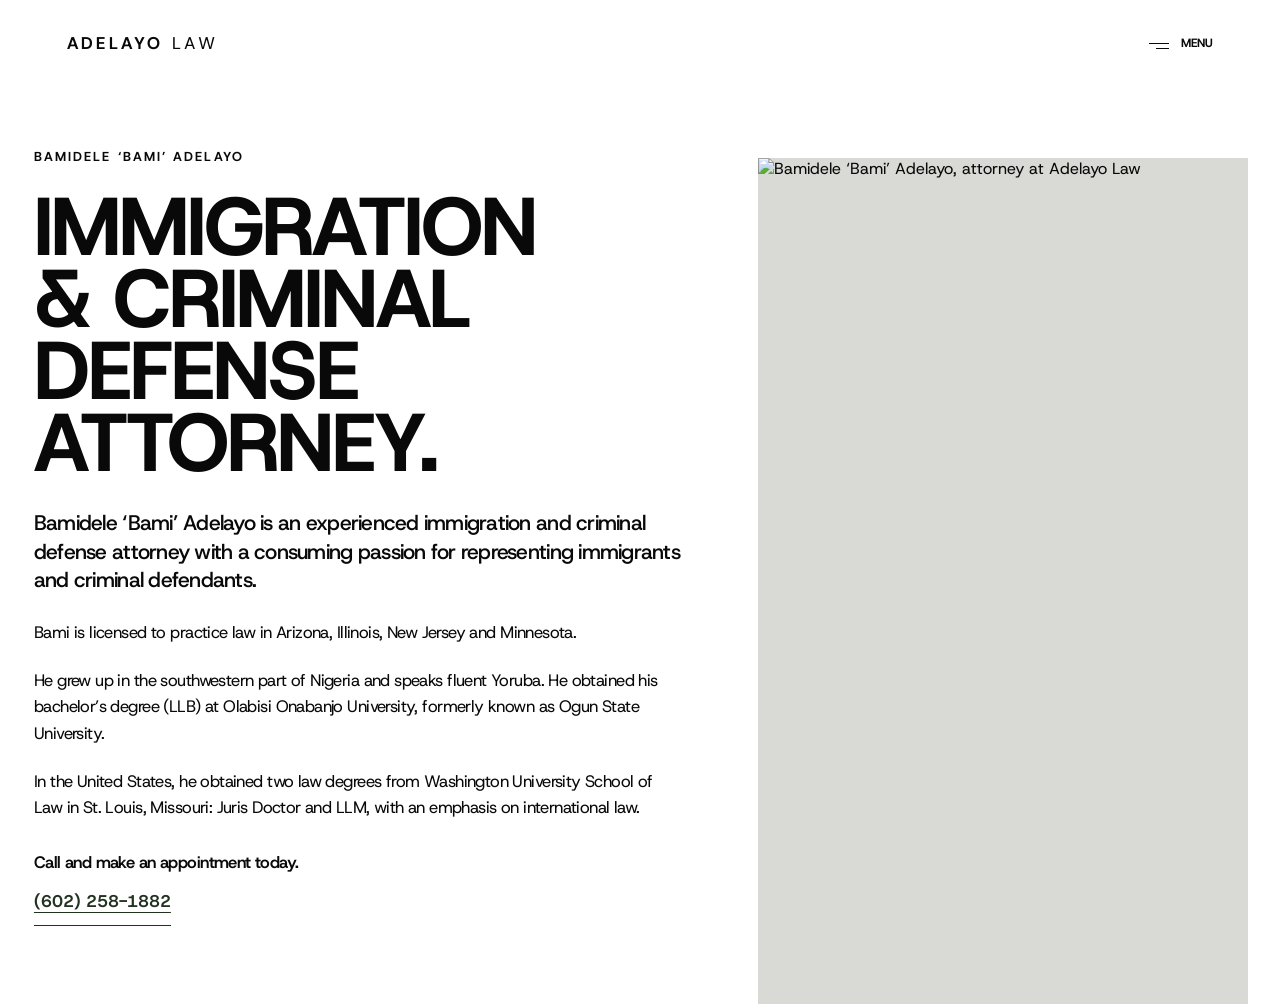
==== about.html @ 2dcfed08 "Add files via upload" ====
<!doctype html>
<html lang="en">
<head>
  <meta charset="utf-8">
  <meta name="viewport" content="width=device-width, initial-scale=1, viewport-fit=cover">
  <meta name="theme-color" content="#ffffff">
  <meta name="description" content="Meet the attorney behind Adelayo Law and learn about the firm's approach to legal representation.">
  <title>About — Adelayo Law</title>
  <link rel="preconnect" href="https://fonts.googleapis.com">
  <link rel="preconnect" href="https://fonts.gstatic.com" crossorigin>
  <link rel="preload" href="https://fonts.googleapis.com/css2?family=Host+Grotesk:wght@400;500;600;700;800&display=swap" as="style">
  <link href="https://fonts.googleapis.com/css2?family=Host+Grotesk:wght@400;500;600;700;800&display=swap" rel="stylesheet">
  <link rel="stylesheet" href="styles.css">
  <script src="script.js" defer></script>
</head>
<body class="about-page">
  <div class="site-shell">
    <a class="skip-link" href="#main-content">Skip to content</a>
    <header class="site-header" id="top">
      <a class="wordmark" href="index.html" aria-label="Adelayo Law home">ADELAYO <span>LAW</span></a>
      <button class="menu-toggle" aria-expanded="false" aria-controls="site-menu" aria-label="Open navigation">
        <span></span><span></span><b>MENU</b>
      </button>
    </header>

    <nav class="site-menu" id="site-menu" aria-hidden="true" inert>
      <div class="menu-top"><a class="wordmark" href="index.html">ADELAYO <span>LAW</span></a><button class="menu-close" aria-label="Close navigation">CLOSE ×</button></div>
      <div class="menu-links">
        <a href="index.html">Home</a>
        <a href="about.html" aria-current="page">About</a>
        <a href="index.html#practice">Practice areas</a>
      </div>
    </nav>

    <main id="main-content">
      <section class="attorney-intro" aria-labelledby="attorney-heading">
        <div class="attorney-copy" data-reveal>
          <p class="attorney-kicker">BAMIDELE ‘BAMI’ ADELAYO</p>
          <h1 id="attorney-heading">IMMIGRATION &amp; CRIMINAL DEFENSE ATTORNEY.</h1>
          <div class="attorney-body">
            <p class="attorney-lead">Bamidele ‘Bami’ Adelayo is an experienced immigration and criminal defense attorney with a consuming passion for representing immigrants and criminal defendants.</p>
            <p>Bami is licensed to practice law in Arizona, Illinois, New Jersey and Minnesota.</p>
            <p>He grew up in the southwestern part of Nigeria and speaks fluent Yoruba. He obtained his bachelor’s degree (LLB) at Olabisi Onabanjo University, formerly known as Ogun State University.</p>
            <p>In the United States, he obtained two law degrees from Washington University School of Law in St. Louis, Missouri: Juris Doctor and LLM, with an emphasis on international law.</p>
            <p class="attorney-appointment">Call and make an appointment today.</p>
            <a class="attorney-contact" href="tel:+16022581882"> (602) 258-1882</a>
          </div>
        </div>
        <figure class="attorney-portrait" data-reveal>
          <img src="assets/adelayo-attorney.webp" width="1365" height="2048" alt="Bamidele ‘Bami’ Adelayo, attorney at Adelayo Law" fetchpriority="high">
        </figure>
      </section>
    </main>
  </div>
</body>
</html>
---- styles.css ----
:root {
  --green: #223221;
  --red: #B70D0D;
  --yellow: #D6B316;
  --black: #000000;
  --paper: #f1f0eb;
  --ink: #11130f;
  --font: 'Host Grotesk', sans-serif;
}

* { box-sizing: border-box; }
html { scroll-behavior: smooth; }
body {
  margin: 0;
  background: var(--black);
  color: #fff;
  font-family: var(--font);
  -webkit-font-smoothing: antialiased;
}
a { color: inherit; text-decoration: none; }
button { font: inherit; }
.site-shell { overflow: clip; }

.site-header {
  position: absolute;
  z-index: 10;
  top: 0;
  left: 0;
  width: 100%;
  height: 86px;
  padding: 0 5.2vw;
  display: flex;
  align-items: center;
  justify-content: space-between;
  border-bottom: 1px solid #ffffff26;
}
.wordmark {
  font-size: 17px;
  font-weight: 700;
  letter-spacing: .2em;
  white-space: nowrap;
}
.wordmark span { font-weight: 400; }
.menu-toggle {
  display: flex;
  align-items: center;
  gap: 12px;
  border: 0;
  padding: 12px 0 12px 12px;
  background: none;
  color: #fff;
  cursor: pointer;
  font-size: 12px;
}
.menu-toggle span {
  display: block;
  width: 20px;
  height: 1px;
  background: currentColor;
}
.menu-toggle span:nth-child(2) {
  width: 13px;
  margin-left: -25px;
  transform: translateY(5px);
}

.hero {
  position: relative;
  display: flex;
  align-items: center;
  min-height: 680px;
  height: 100svh;
  background: #111;
}
.hero-video, .hero-tint, .hero-grain {
  position: absolute;
  inset: 0;
  width: 100%;
  height: 100%;
}
.hero-video {
  object-fit: cover;
  object-position: center 37%;
  filter: saturate(.72) contrast(1.08);
}
.hero-tint {
  background:
    linear-gradient(90deg, rgba(8,14,9,.88) 0%, rgba(17,28,17,.70) 42%, rgba(8,10,8,.42) 100%),
    linear-gradient(0deg, rgba(0,0,0,.45), transparent 42%);
}
.hero-grain {
  pointer-events: none;
  opacity: .1;
  background-image: url("data:image/svg+xml,%3Csvg viewBox='0 0 180 180' xmlns='http://www.w3.org/2000/svg'%3E%3Cfilter id='n'%3E%3CfeTurbulence type='fractalNoise' baseFrequency='.9' numOctaves='3' stitchTiles='stitch'/%3E%3C/filter%3E%3Crect width='100%25' height='100%25' filter='url(%23n)' opacity='.24'/%3E%3C/svg%3E");
}
.hero-content {
  position: relative;
  z-index: 2;
  width: 100%;
  padding: 100px 10.5vw 80px;
}
h1, h2, p { margin-top: 0; }
.hero h1 {
  max-width: 1050px;
  margin: 0;
  font-size: clamp(64px, 10.3vw, 154px);
  font-weight: 500;
  line-height: .91;
  letter-spacing: -.085em;
}
.hero h1 em,
.intro-content h2 em,
.practice-heading h2 em {
  font-weight: 400;
  font-style: italic;
  letter-spacing: -.075em;
}
.hero-bottom {
  display: flex;
  align-items: flex-end;
  max-width: 760px;
  margin-top: 54px;
}
.hero-bottom p {
  margin: 0;
  color: #e1e4dc;
  font-size: 14px;
  line-height: 1.65;
}
.brand-stripes {
  position: absolute;
  z-index: 2;
  right: 5.2vw;
  bottom: 36px;
  display: flex;
  height: 28px;
  gap: 3px;
}
.brand-stripes i { display: block; width: 5px; }
.brand-stripes i:nth-child(1) { background: var(--green); }
.brand-stripes i:nth-child(2) { background: var(--red); }
.brand-stripes i:nth-child(3) { background: var(--yellow); }

/* Scroll-controlled three-stripe reveal */
.stripe-reveal {
  position: relative;
  height: 220vh;
  background: var(--paper);
  color: var(--ink);
}
.reveal-sticky {
  position: sticky;
  top: 0;
  display: flex;
  align-items: center;
  height: 100svh;
  min-height: 620px;
  overflow: hidden;
}
.intro-content {
  position: relative;
  z-index: 1;
  width: 100%;
  padding: 8vh 8.5vw 7vh;
}
.intro-grid {
  display: grid;
  grid-template-columns: 1.25fr .75fr;
  align-items: end;
  gap: 8vw;
  padding: 13vh 0 10vh;
}
.intro-content h2, .practice-heading h2 {
  margin: 0;
  font-size: clamp(48px, 7.3vw, 104px);
  font-weight: 500;
  line-height: .98;
  letter-spacing: -.075em;
}
.intro-content h2 em { color: var(--red); }
.intro-copy { max-width: 430px; padding-bottom: 8px; }
.intro-copy .lead {
  color: var(--green);
  font-size: clamp(22px, 2.3vw, 31px);
  line-height: 1.2;
}
.intro-copy p:not(.lead) {
  color: #5f655d;
  font-size: 14px;
  line-height: 1.9;
}
.text-link {
  display: inline-block;
  margin-top: 22px;
  padding-bottom: 5px;
  border-bottom: 1px solid currentColor;
  color: var(--green);
  font-size: 14px;
  font-weight: 500;
}
.stripe-curtain {
  position: absolute;
  z-index: 3;
  inset: 0;
  display: grid;
  grid-template-columns: repeat(3, 1fr);
  pointer-events: none;
}
.curtain-stripe {
  height: 100%;
  transform: scaleX(1);
  transform-origin: center;
  will-change: transform, translate;
}
.curtain-stripe.green { background: var(--green); }
.curtain-stripe.red { background: var(--red); }
.curtain-stripe.yellow { background: var(--yellow); }

.practice {
  min-height: 100vh;
  padding: 110px 8.5vw;
  background: #000;
  color: #fff;
}
.practice-heading {
  display: grid;
  grid-template-columns: 1.25fr .75fr;
  align-items: end;
  gap: 8vw;
  padding: 70px 0 75px;
}
.practice-heading h2 em { color: var(--yellow); }
.practice-heading > p {
  max-width: 360px;
  margin: 0 0 7px;
  color: #fff;
  font-size: 14px;
  line-height: 1.85;
}
.practice-list { border-top: 1px solid #ffffff45; }
.practice-item {
  display: flex;
  align-items: center;
  padding: 25px 0;
  border-bottom: 1px solid #ffffff45;
  transition: color .25s;
}
.practice-item:hover { color: var(--yellow); }
.practice-name {
  font-size: clamp(20px, 2.8vw, 36px);
  letter-spacing: -.045em;
}

.site-menu {
  position: fixed;
  z-index: 20;
  inset: 0;
  display: flex;
  flex-direction: column;
  padding: 35px 5.2vw 30px;
  background: var(--green);
  transform: translateY(-105%);
  transition: transform .65s cubic-bezier(.77,0,.18,1), visibility .65s;
  visibility: hidden;
}
.site-menu.is-open { transform: translateY(0); visibility: visible; }
.menu-top { display: flex; justify-content: space-between; align-items: center; }
.menu-close {
  border: 0;
  background: none;
  color: #fff;
  cursor: pointer;
  font-size: 13px;
}
.menu-links {
  display: flex;
  flex-direction: column;
  justify-content: center;
  flex: 1;
  padding-left: 10vw;
}
.menu-links a {
  font-size: clamp(42px, 7vw, 96px);
  letter-spacing: -.07em;
  line-height: 1.12;
  transition: color .2s;
}
.menu-links a:hover { color: var(--yellow); }

@media (max-width: 800px) {
  .site-header { height: 72px; padding: 0 6vw; }
  .hero { min-height: 700px; }
  .hero-video { object-position: 53% center; }
  .hero-tint {
    background:
      linear-gradient(90deg, rgba(8,14,9,.82), rgba(8,14,9,.43)),
      linear-gradient(0deg, rgba(0,0,0,.5), transparent 55%);
  }
  .hero-content { padding: 120px 7vw 100px; }
  .hero h1 { font-size: clamp(60px, 13vw, 100px); }
  .hero-bottom { margin-top: 42px; }
  .brand-stripes { right: 7vw; bottom: 28px; }
  .stripe-reveal { height: 190vh; }
  .reveal-sticky { min-height: 650px; }
  .intro-content { padding: 7vh 7vw; }
  .intro-grid { grid-template-columns: 1fr; gap: 35px; padding: 10vh 0 8vh; }
  .intro-content h2 { font-size: clamp(48px, 10vw, 78px); }
  .intro-copy { max-width: 520px; }
  .practice { padding: 85px 7vw; }
  .practice-heading { grid-template-columns: 1fr; gap: 25px; padding: 75px 0 55px; }
  .practice-heading h2 { font-size: clamp(52px, 10vw, 82px); }
  .practice-heading > p { max-width: 500px; }
}

@media (max-width: 480px) {
  .wordmark { font-size: 14px; }
  .hero { min-height: 680px; }
  .hero h1 { font-size: clamp(55px, 14vw, 72px); }
  .hero-bottom p { font-size: 12px; }
  .intro-content h2 { font-size: 47px; }
  .intro-copy .lead { font-size: 23px; }
  .intro-copy p:not(.lead) { font-size: 13px; }
  .practice-item { padding: 22px 0; }
  .practice-name { font-size: 21px; }
  .menu-links { padding-left: 0; }
  .menu-links a { font-size: 46px; }
}

@media (prefers-reduced-motion: reduce) {
  html { scroll-behavior: auto; }
  *, *::before, *::after { animation-duration: .01ms !important; transition-duration: .01ms !important; }
}


/* Consistent editorial heading tracking across the homepage */
.hero h1,
.hero h1 em,
.intro-content h2,
.intro-content h2 em,
.practice-heading h2,
.practice-heading h2 em,
.justice-panel h2,
.justice-panel p {
  letter-spacing: -2px;
}


/* About page — editorial attorney profile */
.about-page {
  background: #fff;
  color: #090909;
  color-scheme: light;
}
.about-page .site-header {
  position: absolute;
  border-bottom: 0;
  color: #090909;
}
.about-page .menu-toggle { color: #090909; }
.about-page .menu-toggle span { background: currentColor; }
.about-page .attorney-intro {
  min-height: 100svh;
  display: grid;
  grid-template-columns: minmax(0, 1.48fr) minmax(360px, 1fr);
  align-items: stretch;
  padding: 0 2.5vw 0 2.65vw;
  background: #fff;
}
.attorney-copy {
  align-self: center;
  max-width: 940px;
  padding: 150px 6vw 78px 0;
}
.attorney-kicker {
  margin: 0 0 28px;
  font-size: 13px;
  line-height: 1;
  font-weight: 700;
  letter-spacing: .16em;
}
.attorney-copy h1 {
  max-width: 900px;
  margin: 0 0 30px;
  font-size: clamp(52px, 6.4vw, 112px);
  font-weight: 800;
  line-height: .88;
  letter-spacing: -2px;
  text-wrap: balance;
}
.attorney-body { max-width: 820px; }
.attorney-body p {
  margin: 0 0 22px;
  font-size: clamp(16px, 1.3vw, 21px);
  line-height: 1.58;
  letter-spacing: -.035em;
}
.attorney-body .attorney-lead {
  margin-bottom: 24px;
  font-size: clamp(20px, 1.65vw, 27px);
  line-height: 1.35;
  font-weight: 500;
}
.attorney-contact {
  display: inline-block;
  min-height: 44px;
  margin-top: 3px;
  padding: 8px 0 5px;
  border-bottom: 1px solid currentColor;
  font-size: 17px;
  font-weight: 500;
}
.attorney-contact:hover { color: var(--red); }
.attorney-portrait {
  position: relative;
  min-width: 0;
  height: min(94svh, 980px);
  align-self: end;
  margin: 0;
  overflow: hidden;
  background: #d9d9d6;
}
.attorney-portrait img {
  display: block;
  width: 100%;
  height: 100%;
  object-fit: cover;
  object-position: center 44%;
}
.about-page .site-menu { color: #fff; }
.about-page :focus-visible {
  outline: 2px solid var(--red);
  outline-offset: 5px;
}

@media (max-width: 900px) {
  .about-page .attorney-intro {
    grid-template-columns: minmax(0, 1.1fr) minmax(300px, .9fr);
    padding-left: 5vw;
    padding-right: 3vw;
  }
  .attorney-copy { padding-right: 4vw; }
  .attorney-copy h1 { font-size: clamp(48px, 7vw, 76px); }
  .attorney-portrait { height: 82svh; }
}
@media (max-width: 680px) {
  .about-page .site-header { padding: 0 6vw; }
  .about-page .attorney-intro {
    display: flex;
    flex-direction: column;
    padding: 0 6vw 7vw;
  }
  .attorney-copy {
    order: 1;
    padding: 124px 0 48px;
  }
  .attorney-copy h1 {
    margin-bottom: 25px;
    font-size: clamp(44px, 12vw, 68px);
    line-height: .9;
  }
  .attorney-kicker { margin-bottom: 22px; }
  .attorney-body p { font-size: 16px; line-height: 1.55; }
  .attorney-body .attorney-lead { font-size: 21px; }
  .attorney-portrait {
    order: 2;
    width: 100%;
    height: auto;
    aspect-ratio: 4 / 5;
    align-self: auto;
  }
  .attorney-portrait img { object-position: center 38%; }
}
@media (prefers-reduced-motion: reduce) {
  .attorney-contact { transition: none; }
}

/* Homepage attorney profile — editorial split layout */
.home-about {
  display: grid;
  grid-template-columns: minmax(0, 1.48fr) minmax(0, 1fr);
  align-items: stretch;
  gap: clamp(28px, 4vw, 72px);
  min-height: min(100svh, 980px);
  padding: 0 2.5vw 0 2.65vw;
  background: #fff;
  color: #090909;
}
.home-about-copy {
  align-self: center;
  max-width: 940px;
  padding: clamp(72px, 9vw, 138px) 2vw clamp(64px, 7vw, 100px) 0;
}
.home-about-copy h2 {
  max-width: 900px;
  margin: 0 0 clamp(24px, 2.5vw, 36px);
  font-size: clamp(42px, 6.1vw, 104px);
  font-weight: 800;
  line-height: .9;
  letter-spacing: -2px;
  text-wrap: balance;
}
.home-about-body { max-width: 820px; }
.home-about-body p {
  margin: 0 0 20px;
  font-size: clamp(15px, 1.22vw, 20px);
  line-height: 1.58;
  letter-spacing: -.025em;
}
.home-about-body .home-about-lead {
  margin-bottom: 22px;
  font-size: clamp(19px, 1.55vw, 26px);
  line-height: 1.35;
  font-weight: 500;
}
.home-about-link {
  display: inline-flex;
  align-items: center;
  min-height: 44px;
  margin-top: 2px;
  padding: 7px 0 5px;
  border-bottom: 1px solid currentColor;
  font-size: 16px;
  font-weight: 500;
}
.home-about-link:hover { color: var(--red); }
.home-about-portrait {
  position: relative;
  min-width: 0;
  min-height: 580px;
  height: min(94svh, 980px);
  align-self: end;
  margin: 0;
  overflow: hidden;
  background: #d9d9d6;
}
.home-about-portrait img {
  display: block;
  width: 100%;
  height: 100%;
  object-fit: cover;
  object-position: center 42%;
}

/* Accessible skip navigation and visible keyboard focus */
.skip-link {
  position: fixed;
  z-index: 100;
  top: 12px;
  left: 12px;
  padding: 12px 16px;
  transform: translateY(-160%);
  background: #fff;
  color: #000;
  font-size: 15px;
}
.skip-link:focus { transform: translateY(0); }
:focus-visible {
  outline: 2px solid var(--yellow);
  outline-offset: 5px;
}
.site-menu :focus-visible { outline-color: #fff; }
button, a { touch-action: manipulation; -webkit-tap-highlight-color: rgba(214,179,22,.2); }

@media (max-width: 1100px) {
  .home-about { grid-template-columns: minmax(0, 1.15fr) minmax(280px, .85fr); gap: 3vw; }
  .home-about-copy h2 { font-size: clamp(42px, 6.3vw, 76px); }
  .home-about-portrait { height: 82svh; min-height: 520px; }
}
@media (max-width: 800px) {
  .home-about {
    grid-template-columns: 1fr;
    gap: 0;
    padding: 0 7vw 7vw;
  }
  .home-about-copy { padding: 90px 0 42px; }
  .home-about-copy h2 { max-width: 760px; font-size: clamp(46px, 9vw, 76px); }
  .home-about-body { max-width: 680px; }
  .home-about-body p { font-size: clamp(16px, 2.1vw, 19px); }
  .home-about-body .home-about-lead { font-size: clamp(21px, 3vw, 25px); }
  .home-about-portrait { width: 100%; height: auto; min-height: 0; aspect-ratio: 4 / 5; }
}
@media (max-width: 480px) {
  .home-about { padding: 0 6vw 6vw; }
  .home-about-copy { padding: 76px 0 34px; }
  .home-about-copy h2 { font-size: clamp(40px, 11vw, 54px); line-height: .94; }
  .home-about-body p { font-size: 15px; line-height: 1.6; }
  .home-about-body .home-about-lead { font-size: 20px; }
  .home-about-portrait { aspect-ratio: 4 / 5; }
}
@media (min-width: 1600px) {
  .home-about { padding-left: max(2.65vw, calc((100vw - 1720px) / 2)); padding-right: max(2.5vw, calc((100vw - 1720px) / 2)); }
}
@media (prefers-reduced-motion: reduce) {
  .home-about-link { transition: none; }
}


/* Device-safe spacing and anchored navigation targets */
#intro, #practice, #about { scroll-margin-top: 24px; }
.site-header { padding-top: env(safe-area-inset-top); }
.site-menu {
  padding-top: max(35px, env(safe-area-inset-top));
  padding-bottom: max(30px, env(safe-area-inset-bottom));
  overscroll-behavior: contain;
}
@media (max-width: 800px) {
  .site-header { padding-left: max(6vw, env(safe-area-inset-left)); padding-right: max(6vw, env(safe-area-inset-right)); }
  .hero { height: 100svh; min-height: 620px; }
  .intro-grid { gap: clamp(26px, 5vh, 42px); }
  .home-about { padding-left: max(7vw, env(safe-area-inset-left)); padding-right: max(7vw, env(safe-area-inset-right)); }
}
@media (max-width: 480px) {
  .hero { min-height: 600px; }
  .hero-content { padding-left: max(6vw, env(safe-area-inset-left)); padding-right: max(6vw, env(safe-area-inset-right)); }
  .practice { padding-left: max(6vw, env(safe-area-inset-left)); padding-right: max(6vw, env(safe-area-inset-right)); }
  .site-menu { padding-left: max(6vw, env(safe-area-inset-left)); padding-right: max(6vw, env(safe-area-inset-right)); }
}


/* Client testimonials — continuous editorial marquee */
.testimonials {
  padding: clamp(76px, 9vw, 142px) 0 clamp(72px, 8vw, 120px);
  background: var(--green);
  color: #fff;
  overflow: hidden;
}
.testimonials-head {
  display: flex;
  align-items: end;
  justify-content: space-between;
  gap: 36px;
  margin: 0 2.65vw clamp(38px, 4.5vw, 68px);
}
.testimonials-kicker {
  margin: 0 0 24px;
  color: #ffffffb8;
  font-size: 12px;
  line-height: 1;
  font-weight: 700;
  letter-spacing: .18em;
}
.testimonials-head h2 {
  margin: 0;
  font-size: clamp(48px, 6.2vw, 108px);
  line-height: .88;
  font-weight: 800;
  letter-spacing: -2px;
  text-wrap: balance;
}
.all-reviews-link {
  flex: 0 0 auto;
  margin-bottom: 8px;
  padding-bottom: 5px;
  border-bottom: 1px solid currentColor;
  color: #fff;
  font-size: 12px;
  font-weight: 700;
  letter-spacing: .16em;
}
.all-reviews-link:hover { color: var(--yellow); }
.testimonial-viewport {
  width: 100%;
  overflow: hidden;
  padding: 0 0 4px;
}
.testimonial-track {
  display: flex;
  width: max-content;
  animation: testimonial-marquee 42s linear infinite;
  will-change: transform;
}
.testimonial-group {
  display: flex;
  flex: 0 0 auto;
  gap: clamp(22px, 2vw, 32px);
  padding-right: clamp(22px, 2vw, 32px);
}
.testimonial-card {
  display: flex;
  flex: 0 0 clamp(300px, 31vw, 570px);
  flex-direction: column;
  justify-content: space-between;
  min-height: 245px;
  padding: 24px 0 10px;
  border-top: 1px solid #ffffff70;
}
.testimonial-quote {
  max-width: 560px;
  margin: 0 0 34px;
  color: #fff;
  font-size: clamp(18px, 1.55vw, 25px);
  line-height: 1.42;
  letter-spacing: -.035em;
}
.testimonial-meta {
  display: flex;
  flex-wrap: wrap;
  align-items: center;
  gap: 8px 13px;
  color: #ffffffb8;
  font-size: 13px;
}
.testimonial-meta strong { color: #fff; font-weight: 600; }
.testimonial-meta span::before { content: '·'; margin-right: 12px; }
.testimonial-source {
  margin: 22px 2.65vw 0;
  color: #ffffffa6;
  font-size: 12px;
}
.testimonial-source a { color: #fff; text-decoration: underline; text-underline-offset: 3px; }
.testimonial-source a:hover { color: var(--yellow); }
@keyframes testimonial-marquee {
  from { transform: translate3d(0, 0, 0); }
  to { transform: translate3d(-50%, 0, 0); }
}
/* Keep the testimonial marquee moving while the pointer is over it.
   Pause only when keyboard focus enters the section, so focused content
   remains readable and accessible. */
.testimonials:focus-within .testimonial-track { animation-play-state: paused; }

/* Quiet scroll entrances; content remains visible when motion is reduced. */
[data-reveal] {
  opacity: 0;
  transform: translate3d(0, 28px, 0);
  transition: opacity .75s ease, transform .75s cubic-bezier(.2,.7,.2,1);
}
[data-reveal].is-visible { opacity: 1; transform: translate3d(0,0,0); }
@media (prefers-reduced-motion: reduce) {
  [data-reveal] { opacity: 1; transform: none; transition: none; }
  .testimonial-track { animation: none; transform: none; }
}

@media (max-width: 900px) {
  .testimonials { padding: 82px 0 76px; }
  .testimonials-head { margin-left: 6vw; margin-right: 6vw; }
  .testimonial-card { flex-basis: clamp(290px, 43vw, 440px); min-height: 230px; }
  .testimonial-source { margin-left: 6vw; margin-right: 6vw; }
}
@media (max-width: 600px) {
  .testimonials { padding: 72px 0 64px; }
  .testimonials-head { align-items: flex-start; flex-direction: column; gap: 24px; margin: 0 6vw 32px; }
  .testimonials-head h2 { font-size: clamp(43px, 12vw, 64px); }
  .all-reviews-link { margin: 0; }
  .testimonial-group { gap: 18px; padding-right: 18px; }
  .testimonial-track { animation-duration: 34s; }
  .testimonial-card { flex-basis: 84vw; min-height: 255px; padding-top: 20px; }
  .testimonial-quote { font-size: 21px; }
  .testimonial-source { margin-left: 6vw; margin-right: 6vw; }
}


/* Attorney biography and direct appointment contact */
.home-about-call {
  display: inline-flex;
  align-items: center;
  min-height: 44px;
  margin: 12px 0 0 18px;
  color: var(--green);
  font-size: 15px;
  font-weight: 600;
  text-decoration: underline;
  text-underline-offset: 5px;
}
.home-about-call:hover,
.attorney-contact:hover { color: var(--red); }
.attorney-appointment {
  margin-top: 28px !important;
  margin-bottom: 4px !important;
  font-weight: 600;
}
.attorney-contact {
  color: var(--green);
  font-weight: 700;
  text-decoration: underline;
  text-underline-offset: 5px;
}
@media (max-width: 680px) {
  .home-about-call {
    margin: 14px 0 0;
    display: flex;
    width: fit-content;
  }
}


/* Team — editorial portrait grid with role reveal */
.team-section {
  padding: clamp(76px, 9vw, 140px) 2.65vw clamp(84px, 9vw, 136px);
  background: #f4f3ef;
  color: #090909;
}
.team-heading {
  display: flex;
  align-items: end;
  justify-content: space-between;
  gap: 32px;
  margin-bottom: clamp(34px, 4vw, 58px);
}
.team-heading h2 {
  margin: 0;
  font-size: clamp(48px, 6.2vw, 108px);
  line-height: .88;
  font-weight: 800;
  letter-spacing: -2px;
}
.team-heading p {
  max-width: 260px;
  margin: 0 0 5px;
  font-size: 16px;
  line-height: 1.5;
}
.team-grid {
  display: grid;
  grid-template-columns: repeat(5, minmax(0, 1fr));
  gap: clamp(12px, 1.55vw, 24px);
}
.team-card { min-width: 0; }
.team-portrait {
  position: relative;
  aspect-ratio: 4 / 5;
  overflow: hidden;
  background: #d7d7d2;
  isolation: isolate;
}
.team-portrait > img {
  display: block;
  width: 100%;
  height: 100%;
  object-fit: cover;
  object-position: center 36%;
  filter: grayscale(100%);
  transition: filter .45s ease, transform .65s cubic-bezier(.2,.7,.2,1);
}
.team-portrait::after {
  position: absolute;
  z-index: 1;
  inset: 0;
  content: "";
  background: rgba(0,0,0,0);
  transition: background .4s ease;
  pointer-events: none;
}
.team-role {
  position: absolute;
  z-index: 2;
  inset: 0;
  display: flex;
  align-items: center;
  justify-content: center;
  padding: 22px;
  color: #fff;
  text-align: center;
  opacity: 0;
  transform: translateY(10px);
  transition: opacity .35s ease, transform .35s ease;
}
.team-role span {
  max-width: 230px;
  font-size: clamp(17px, 1.55vw, 24px);
  line-height: 1.15;
  font-weight: 600;
  letter-spacing: -1px;
}
.team-portrait:hover::after,
.team-card:focus-within .team-portrait::after { background: rgba(0,0,0,.66); }
.team-portrait:hover .team-role,
.team-card:focus-within .team-role { opacity: 1; transform: translateY(0); }
.team-portrait:hover > img,
.team-card:focus-within .team-portrait > img { transform: scale(1.035); filter: grayscale(100%) brightness(.52); }
.team-info { padding: 15px 0 0; }
.team-info h3 {
  margin: 0 0 7px;
  font-size: clamp(16px, 1.35vw, 20px);
  line-height: 1.2;
  font-weight: 600;
  letter-spacing: -1px;
}
.team-info p {
  margin: 0;
  color: #5c5c58;
  font-size: 13px;
  line-height: 1.55;
}
.team-portrait-pending {
  display: flex;
  align-items: center;
  justify-content: center;
  padding: 14px;
  background: #deded8;
  color: #66665f;
  text-align: center;
}
.team-portrait-pending > span {
  font-size: 12px;
  letter-spacing: .01em;
}
.team-portrait-pending:hover::after,
.team-portrait-pending:focus-within::after { background: rgba(0,0,0,.78); }
.team-portrait-pending:hover .team-role,
.team-portrait-pending:focus-within .team-role { opacity: 1; transform: translateY(0); }

@media (max-width: 1100px) {
  .team-grid { grid-template-columns: repeat(3, minmax(0, 1fr)); row-gap: 34px; }
  .team-heading h2 { font-size: clamp(48px, 7vw, 82px); }
}
@media (max-width: 680px) {
  .team-section { padding: 78px 6vw 84px; }
  .team-heading { display: block; margin-bottom: 32px; }
  .team-heading h2 { font-size: clamp(44px, 11vw, 64px); }
  .team-heading p { margin-top: 16px; }
  .team-grid { grid-template-columns: repeat(2, minmax(0, 1fr)); gap: 28px 14px; }
  .team-info h3 { font-size: 16px; }
  .team-info p { font-size: 12px; }
}
@media (max-width: 360px) {
  .team-grid { grid-template-columns: 1fr; }
  .team-portrait { aspect-ratio: 5 / 4; }
}
@media (prefers-reduced-motion: reduce) {
  .team-portrait > img,
  .team-portrait::after,
  .team-role { transition: none; }
}

/* Team names enter from the right, one after another as the section is revealed. */
.team-info h3 {
  opacity: 0;
  transform: translate3d(42px, 0, 0);
  transition: opacity .8s ease, transform .9s cubic-bezier(.18,.72,.2,1);
}
.team-card.is-visible .team-info h3 {
  opacity: 1;
  transform: translate3d(0, 0, 0);
}
.team-card:nth-child(1) .team-info h3 { transition-delay: .08s; }
.team-card:nth-child(2) .team-info h3 { transition-delay: .22s; }
.team-card:nth-child(3) .team-info h3 { transition-delay: .36s; }
.team-card:nth-child(4) .team-info h3 { transition-delay: .50s; }
.team-card:nth-child(5) .team-info h3 { transition-delay: .64s; }
@media (prefers-reduced-motion: reduce) {
  .team-info h3,
  .team-card.is-visible .team-info h3 {
    opacity: 1;
    transform: none;
    transition: none;
  }
}
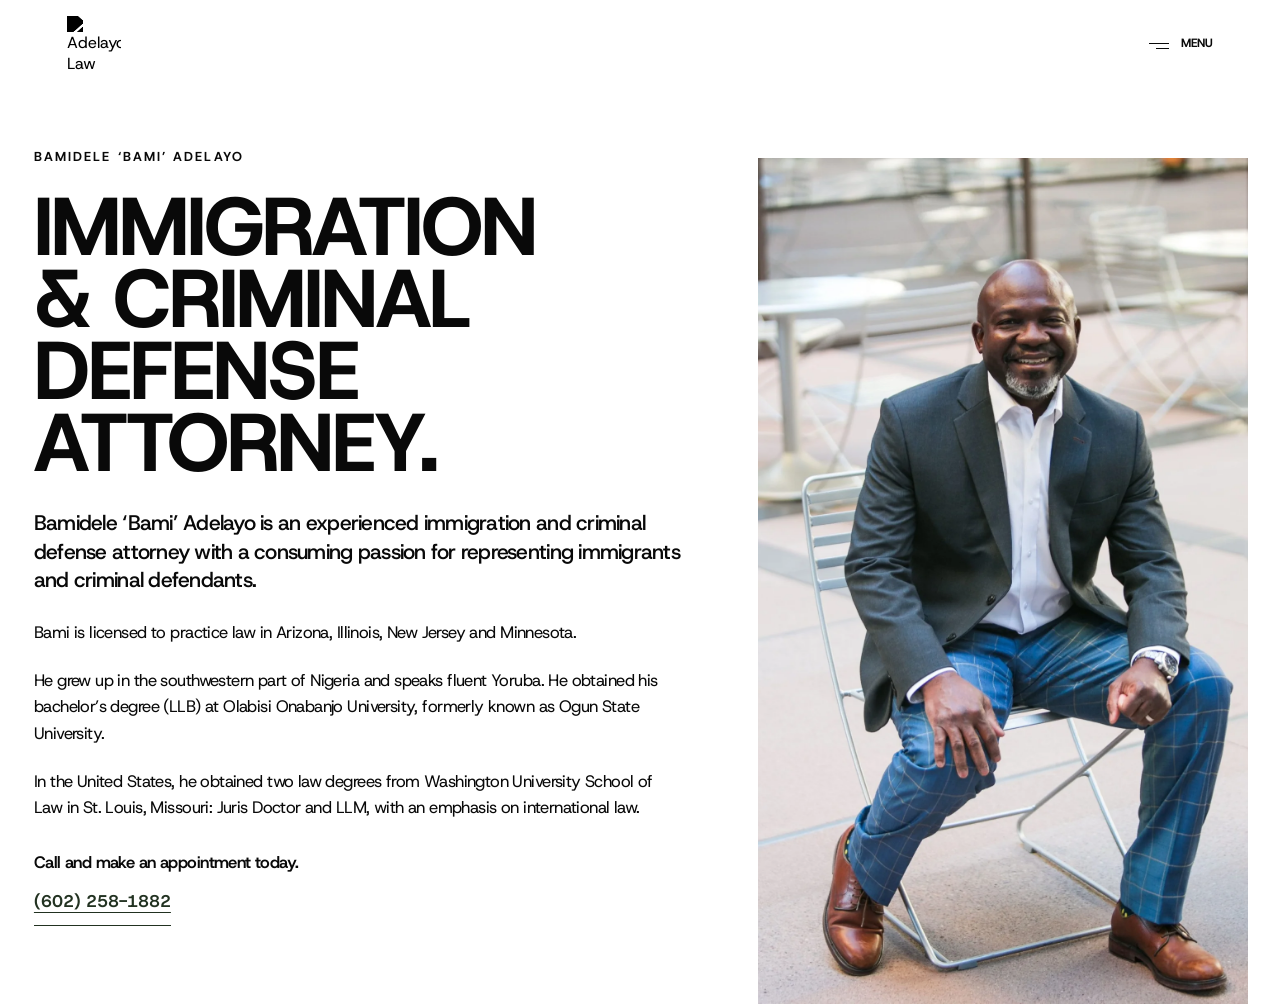
==== commit 8b2c0dee: "Update about.html" ====
--- a/about.html
+++ b/about.html
@@ -4,7 +4,10 @@
   <meta charset="utf-8">
   <meta name="viewport" content="width=device-width, initial-scale=1, viewport-fit=cover">
   <meta name="theme-color" content="#ffffff">
-  <meta name="description" content="Meet the attorney behind Adelayo Law and learn about the firm's approach to legal representation.">
+    <link rel="icon" type="image/svg+xml" href="favicon.svg">
+  <link rel="apple-touch-icon" sizes="180x180" href="apple-touch-icon.png">
+  <link rel="icon" type="image/png" sizes="32x32" href="favicon-32.png">
+<meta name="description" content="Meet the attorney behind Adelayo Law and learn about the firm's approach to legal representation.">
   <title>About — Adelayo Law</title>
   <link rel="preconnect" href="https://fonts.googleapis.com">
   <link rel="preconnect" href="https://fonts.gstatic.com" crossorigin>
@@ -17,18 +20,19 @@
   <div class="site-shell">
     <a class="skip-link" href="#main-content">Skip to content</a>
     <header class="site-header" id="top">
-      <a class="wordmark" href="index.html" aria-label="Adelayo Law home">ADELAYO <span>LAW</span></a>
+      <a class="wordmark" href="index.html" aria-label="Adelayo Law home"><img class="brand-logo" src="assets/adelayo-mark.svg" alt="Adelayo Law"></a>
       <button class="menu-toggle" aria-expanded="false" aria-controls="site-menu" aria-label="Open navigation">
         <span></span><span></span><b>MENU</b>
       </button>
     </header>
 
     <nav class="site-menu" id="site-menu" aria-hidden="true" inert>
-      <div class="menu-top"><a class="wordmark" href="index.html">ADELAYO <span>LAW</span></a><button class="menu-close" aria-label="Close navigation">CLOSE ×</button></div>
+      <div class="menu-top"><a class="wordmark" href="index.html"><img class="brand-logo" src="assets/adelayo-mark.svg" alt="Adelayo Law"></a><button class="menu-close" aria-label="Close navigation">CLOSE ×</button></div>
       <div class="menu-links">
         <a href="index.html">Home</a>
         <a href="about.html" aria-current="page">About</a>
         <a href="index.html#practice">Practice areas</a>
+        <a href="socials.html">Socials</a>
       </div>
     </nav>
 
--- a/styles.css
+++ b/styles.css
@@ -35,12 +35,21 @@
   border-bottom: 1px solid #ffffff26;
 }
 .wordmark {
-  font-size: 17px;
-  font-weight: 700;
-  letter-spacing: .2em;
-  white-space: nowrap;
+  display: inline-flex;
+  align-items: center;
+  width: 54px;
+  height: 54px;
+  flex: 0 0 auto;
+}
+.brand-logo {
+  display: block;
+  width: 100%;
+  height: 100%;
+  object-fit: contain;
 }
 .wordmark span { font-weight: 400; }
+.menu-top .wordmark { width: 48px; height: 48px; }
+.about-page .brand-logo { filter: brightness(0); }
 .menu-toggle {
   display: flex;
   align-items: center;
@@ -289,6 +298,7 @@
 
 @media (max-width: 800px) {
   .site-header { height: 72px; padding: 0 6vw; }
+  .site-header .wordmark { width: 46px; height: 46px; }
   .hero { min-height: 700px; }
   .hero-video { object-position: 53% center; }
   .hero-tint {
@@ -620,8 +630,8 @@
 /* Client testimonials — continuous editorial marquee */
 .testimonials {
   padding: clamp(76px, 9vw, 142px) 0 clamp(72px, 8vw, 120px);
-  background: var(--green);
-  color: #fff;
+  background: #fff;
+  color: #111;
   overflow: hidden;
 }
 .testimonials-head {
@@ -633,7 +643,7 @@
 }
 .testimonials-kicker {
   margin: 0 0 24px;
-  color: #ffffffb8;
+  color: #555;
   font-size: 12px;
   line-height: 1;
   font-weight: 700;
@@ -652,12 +662,12 @@
   margin-bottom: 8px;
   padding-bottom: 5px;
   border-bottom: 1px solid currentColor;
-  color: #fff;
+  color: #111;
   font-size: 12px;
   font-weight: 700;
   letter-spacing: .16em;
 }
-.all-reviews-link:hover { color: var(--yellow); }
+.all-reviews-link:hover { color: var(--red, #B70D0D); }
 .testimonial-viewport {
   width: 100%;
   overflow: hidden;
@@ -682,12 +692,12 @@
   justify-content: space-between;
   min-height: 245px;
   padding: 24px 0 10px;
-  border-top: 1px solid #ffffff70;
+  border-top: 1px solid #11111135;
 }
 .testimonial-quote {
   max-width: 560px;
   margin: 0 0 34px;
-  color: #fff;
+  color: #111;
   font-size: clamp(18px, 1.55vw, 25px);
   line-height: 1.42;
   letter-spacing: -.035em;
@@ -697,18 +707,18 @@
   flex-wrap: wrap;
   align-items: center;
   gap: 8px 13px;
-  color: #ffffffb8;
+  color: #666;
   font-size: 13px;
 }
-.testimonial-meta strong { color: #fff; font-weight: 600; }
+.testimonial-meta strong { color: #111; font-weight: 600; }
 .testimonial-meta span::before { content: '·'; margin-right: 12px; }
 .testimonial-source {
   margin: 22px 2.65vw 0;
-  color: #ffffffa6;
+  color: #666;
   font-size: 12px;
 }
-.testimonial-source a { color: #fff; text-decoration: underline; text-underline-offset: 3px; }
-.testimonial-source a:hover { color: var(--yellow); }
+.testimonial-source a { color: #111; text-decoration: underline; text-underline-offset: 3px; }
+.testimonial-source a:hover { color: var(--red, #B70D0D); }
 @keyframes testimonial-marquee {
   from { transform: translate3d(0, 0, 0); }
   to { transform: translate3d(-50%, 0, 0); }
@@ -945,3 +955,547 @@
     transition: none;
   }
 }
+
+
+/* Socials page — editorial channel wall */
+.social-page { background: #f1f0eb; color: #090909; }
+.social-page .site-header { position: absolute; color: #fff; border-bottom-color: #ffffff38; }
+.social-page .site-menu { color: #fff; }
+.social-hero {
+  min-height: min(680px, 78svh);
+  padding: 142px 7vw 76px;
+  background: var(--green);
+  color: #fff;
+  display: flex;
+  flex-direction: column;
+  justify-content: flex-end;
+}
+.social-hero-top { display:flex; align-items:center; justify-content:space-between; gap:24px; margin-bottom: clamp(52px, 8vw, 112px); }
+.social-hero-top > span, .social-panel-foot, .social-platform, .social-index, .social-contact > p {
+  font-size: 11px; font-weight:700; letter-spacing:.16em;
+}
+.social-stripes { display:flex; gap:4px; height:28px; }
+.social-stripes i { width:5px; display:block; }
+.social-stripes i:nth-child(1) { background:var(--green); border:1px solid #ffffff80; }
+.social-stripes i:nth-child(2) { background:var(--red); }
+.social-stripes i:nth-child(3) { background:var(--yellow); }
+.social-hero h1 { margin:0; font-size:clamp(70px, 12.5vw, 184px); line-height:.82; letter-spacing:-2px; font-weight:800; }
+.social-hero h1 em { font-style:normal; color:var(--yellow); }
+.social-hero > p { max-width:480px; margin:32px 0 0 auto; color:#ffffffc9; font-size:clamp(15px, 1.35vw, 19px); line-height:1.65; }
+.social-wall { display:grid; grid-template-columns:repeat(2,minmax(0,1fr)); gap:24px; padding:clamp(52px,7vw,104px) 5.2vw; background:#f1f0eb; }
+.social-panel { min-width:0; padding:clamp(18px,2vw,30px); background:#fff; color:#090909; }
+.social-panel-head { display:flex; align-items:end; justify-content:space-between; gap:16px; margin-bottom:26px; }
+.social-platform { display:block; margin-bottom:12px; color:#77786f; }
+.social-panel-head h2 { margin:0; font-size:clamp(34px,4vw,58px); line-height:.9; letter-spacing:-2px; }
+.social-index { color:#888; white-space:nowrap; }
+.social-profile { display:flex; align-items:center; gap:13px; min-height:72px; padding:13px 0; border-top:1px solid #deded8; border-bottom:1px solid #deded8; }
+.social-avatar { width:46px; height:46px; flex:0 0 46px; display:grid; place-items:center; border-radius:50%; background:var(--green); color:#fff; font-size:14px; font-weight:700; letter-spacing:-.06em; box-shadow:inset 0 0 0 3px #d6b316; }
+.social-profile-copy { display:flex; flex-direction:column; gap:3px; min-width:0; }
+.social-profile-copy strong { font-size:15px; }
+.social-profile-copy span { color:#777; font-size:12px; }
+.social-mark { margin-left:auto; display:inline-flex; align-items:center; justify-content:center; width:34px; height:34px; color:inherit; }
+.social-mark svg { display:block; width:30px; height:30px; }
+.social-profile-link { color:inherit; text-decoration:none; border-bottom:1px solid currentColor; padding-bottom:3px; }
+.social-profile-link:hover { color:var(--red); }
+.instagram-mark { color:#b70d0d; }
+.tiktok-mark { color:#111; font-size:38px; }
+.social-feed { display:grid; grid-template-columns:repeat(2,minmax(0,1fr)); gap:5px; margin-top:14px; }
+.social-feed-tile { position:relative; min-width:0; aspect-ratio:1/1; overflow:hidden; background:#deded8; }
+.social-feed-feature img { width:100%; height:100%; object-fit:cover; object-position:center 50%; }
+.social-feed-feature > span { position:absolute; inset:auto 0 0; padding:30px 12px 12px; color:#fff; font-size:10px; font-weight:700; letter-spacing:.1em; background:linear-gradient(transparent,#000b); }
+.social-feed-note { display:flex; align-items:center; justify-content:center; padding:18px; background:var(--green); color:#fff; }
+.social-feed-note span { font-size:clamp(18px,2.2vw,31px); line-height:.96; font-weight:800; letter-spacing:-1px; }
+.social-feed-note i { position:absolute; right:13px; bottom:13px; width:22px; height:22px; border-right:4px solid var(--yellow); border-bottom:4px solid var(--yellow); }
+.social-feed-red { background:var(--red); }
+.social-feed-empty { display:flex; flex-direction:column; justify-content:center; padding:18px; color:#666; border:1px solid #d8d8d2; }
+.social-feed-empty span { font-size:clamp(16px,1.8vw,24px); font-weight:800; line-height:1; letter-spacing:-1px; }
+.social-feed-empty small { display:block; margin-top:12px; font-size:11px; line-height:1.45; }
+.social-panel-foot { display:flex; justify-content:space-between; flex-wrap:wrap; gap:12px; padding-top:17px; color:#777; font-size:9px; }
+.social-link-pending { color:var(--red); }
+.tiktok-preview { position:relative; height:clamp(380px,49vw,650px); max-height:650px; margin-top:14px; overflow:hidden; background:#10110f; color:#fff; }
+.tiktok-preview video, .tiktok-preview-shade { position:absolute; inset:0; width:100%; height:100%; }
+.tiktok-preview video { object-fit:cover; object-position:center 38%; filter:grayscale(100%) contrast(1.05); }
+.tiktok-preview-shade { background:linear-gradient(0deg,#000d 0%,#0002 70%),linear-gradient(90deg,#0007,transparent); }
+.tiktok-preview-copy { position:absolute; left:7%; right:12%; bottom:7%; display:flex; flex-direction:column; align-items:flex-start; }
+.tiktok-preview-copy > span { margin-bottom:16px; font-size:10px; font-weight:700; letter-spacing:.14em; }
+.tiktok-preview-copy strong { font-size:clamp(38px,5.2vw,76px); line-height:.84; letter-spacing:-2px; }
+.tiktok-preview-copy small { max-width:310px; margin-top:18px; color:#ffffffc4; font-size:11px; line-height:1.5; }
+.tiktok-side-mark { position:absolute; right:7%; top:7%; color:var(--yellow); font-size:42px; }
+.social-contact { padding:clamp(76px,10vw,150px) 7vw; background:#000; color:#fff; }
+.social-contact > p { color:#ffffff9c; }
+.social-contact h2 { margin:26px 0 42px; font-size:clamp(54px,9vw,128px); line-height:.88; letter-spacing:-2px; }
+.social-contact h2 em { color:var(--yellow); font-style:normal; }
+.social-contact > a { display:inline-flex; align-items:center; gap:22px; padding-bottom:8px; border-bottom:1px solid #fff8; font-size:12px; font-weight:700; letter-spacing:.13em; }
+.social-contact > a span { color:var(--yellow); font-size:20px; }
+.social-contact > a:hover { color:var(--yellow); }
+@media (max-width:900px) {
+  .social-wall { gap:16px; padding-left:4vw; padding-right:4vw; }
+  .social-panel { padding:18px; }
+  .social-panel-foot { flex-direction:column; }
+  .tiktok-preview { height:clamp(360px,70vw,560px); }
+}
+@media (max-width:640px) {
+  .social-hero { min-height:620px; min-height:82svh; padding:120px 6vw 58px; }
+  .social-hero h1 { font-size:clamp(62px,16vw,104px); }
+  .social-hero > p { margin:28px 0 0; max-width:390px; }
+  .social-wall { grid-template-columns:1fr; gap:18px; padding:54px 5vw; }
+  .social-panel { padding:18px; }
+  .social-panel-head h2 { font-size:44px; }
+  .social-feed-note span { font-size:clamp(24px,8vw,34px); }
+  .tiktok-preview { height:125vw; max-height:620px; }
+  .social-contact { padding:78px 6vw; }
+  .social-contact h2 { font-size:clamp(52px,13vw,78px); }
+}
+@media (prefers-reduced-motion: reduce) {
+  .social-page .tiktok-preview video { display:none; }
+  .social-page .tiktok-preview { background:#223221 url('assets/adelayo-attorney.webp') center 32%/cover no-repeat; }
+}
+
+
+
+/* Homepage social channels */
+.home-socials {
+  padding: clamp(76px, 10vw, 148px) 5.2vw clamp(58px, 7vw, 96px);
+  background: var(--green);
+  color: #fff;
+  overflow: hidden;
+}
+.home-socials-head {
+  display: flex;
+  align-items: end;
+  justify-content: space-between;
+  gap: 32px;
+  margin-bottom: clamp(38px, 5vw, 72px);
+}
+.home-socials-kicker {
+  margin: 0 0 24px;
+  color: #ffffffa8;
+  font-size: 11px;
+  font-weight: 700;
+  letter-spacing: .16em;
+}
+.home-socials-head h2 {
+  margin: 0;
+  font-size: clamp(58px, 9.5vw, 136px);
+  line-height: .82;
+  letter-spacing: -2px;
+  font-weight: 800;
+}
+.home-socials-head h2 em {
+  color: var(--yellow);
+  font-style: normal;
+}
+.home-socials-head > p {
+  max-width: 350px;
+  margin: 0 0 5px;
+  color: #ffffffc9;
+  font-size: clamp(15px, 1.25vw, 18px);
+  line-height: 1.6;
+}
+.home-socials-grid {
+  display: grid;
+  grid-template-columns: repeat(2, minmax(0, 1fr));
+  gap: clamp(14px, 2vw, 28px);
+}
+.home-social-card {
+  display: block;
+  min-width: 0;
+  padding: clamp(16px, 2vw, 26px);
+  background: #f1f0eb;
+  color: #090909;
+  text-decoration: none;
+  transition: background .35s ease, color .35s ease;
+}
+.home-social-card:hover,
+.home-social-card:focus-visible {
+  background: #fff;
+  color: #090909;
+}
+.home-social-card-top {
+  display: flex;
+  align-items: center;
+  justify-content: space-between;
+  min-height: 42px;
+  margin-bottom: 15px;
+}
+.home-social-platform {
+  font-size: 11px;
+  font-weight: 800;
+  letter-spacing: .16em;
+}
+.home-social-logo {
+  display: block;
+  width: 29px;
+  height: 29px;
+  color: currentColor;
+}
+.social-mark svg { display:block; width:32px; height:32px; }
+.social-mark a { color:inherit; }
+.home-social-art {
+  position: relative;
+  height: clamp(220px, 30vw, 430px);
+  overflow: hidden;
+  background: #111;
+}
+.home-social-art > img,
+.home-social-art > video {
+  display: block;
+  width: 100%;
+  height: 100%;
+  object-fit: cover;
+}
+.instagram-art > img {
+  object-position: center 50%;
+  transition: transform .8s cubic-bezier(.2,.7,.2,1);
+}
+.instagram-art > span,
+.tiktok-art > span {
+  position: absolute;
+  z-index: 2;
+  left: clamp(18px, 3vw, 42px);
+  bottom: clamp(18px, 3vw, 42px);
+  color: #fff;
+  font-size: clamp(27px, 4.4vw, 62px);
+  line-height: .88;
+  font-weight: 800;
+  letter-spacing: -2px;
+}
+.instagram-art > i {
+  position: absolute;
+  z-index: 1;
+  inset: 45% 0 0;
+  background: linear-gradient(transparent, #000b);
+}
+.home-tiktok-shade {
+  position: absolute;
+  inset: 0;
+  background: linear-gradient(90deg, #0009, #0001 75%), linear-gradient(0deg, #0008, transparent 70%);
+}
+.tiktok-art > video {
+  filter: saturate(.55);
+}
+.tiktok-art > i {
+  position: absolute;
+  top: 18px;
+  right: 18px;
+  width: 10px;
+  height: 10px;
+  background: var(--yellow);
+  box-shadow: 14px 0 0 var(--red), 28px 0 0 var(--green);
+}
+.home-social-card:hover .instagram-art > img,
+.home-social-card:focus-visible .instagram-art > img {
+  transform: scale(1.035);
+}
+.home-social-card-bottom {
+  display: flex;
+  align-items: center;
+  justify-content: space-between;
+  gap: 20px;
+  padding-top: 19px;
+}
+.home-social-card-bottom > div {
+  display: flex;
+  flex-direction: column;
+  gap: 5px;
+}
+.home-social-card-bottom strong {
+  font-size: clamp(21px, 2.1vw, 29px);
+  letter-spacing: -1px;
+}
+.home-social-card-bottom > div > span {
+  color: #6f706b;
+  font-size: 11px;
+}
+.home-social-arrow {
+  display: grid;
+  place-items: center;
+  width: 40px;
+  height: 40px;
+  flex: 0 0 40px;
+  border: 1px solid #b8b8b0;
+  border-radius: 50%;
+  font-size: 19px;
+  transition: color .25s ease, background .25s ease, border-color .25s ease, transform .25s ease;
+}
+.home-social-card:hover .home-social-arrow,
+.home-social-card:focus-visible .home-social-arrow {
+  color: #fff;
+  background: var(--red);
+  border-color: var(--red);
+  transform: translate(2px, -2px);
+}
+.home-socials-foot {
+  display: flex;
+  align-items: center;
+  justify-content: space-between;
+  gap: 20px;
+  margin-top: clamp(28px, 4vw, 52px);
+  padding-top: 17px;
+  border-top: 1px solid #ffffff50;
+  color: #ffffffa8;
+  font-size: 10px;
+  font-weight: 700;
+  letter-spacing: .13em;
+}
+.home-socials-foot a {
+  color: #fff;
+  text-decoration: none;
+  border-bottom: 1px solid #ffffff80;
+  padding-bottom: 6px;
+}
+.home-socials-foot a span { color: var(--yellow); margin-left: 10px; }
+.home-socials-foot a:hover { color: var(--yellow); }
+
+@media (max-width: 760px) {
+  .home-socials { padding: 76px 5vw 58px; }
+  .home-socials-head { display: block; margin-bottom: 34px; }
+  .home-socials-head h2 { font-size: clamp(58px, 15vw, 92px); }
+  .home-socials-head > p { margin: 25px 0 0; max-width: 390px; }
+  .home-socials-grid { grid-template-columns: 1fr; gap: 16px; }
+  .home-social-art { height: clamp(240px, 78vw, 390px); }
+  .home-socials-foot { align-items: flex-start; flex-direction: column; }
+}
+@media (prefers-reduced-motion: reduce) {
+  .instagram-art > img,
+  .home-social-arrow,
+  .home-social-card { transition: none; }
+  .tiktok-art > video { display: none; }
+}
+
+
+/* Office locations — an editorial, map-led section */
+.locations-section {
+  padding: clamp(82px, 10vw, 150px) 6vw clamp(76px, 9vw, 130px);
+  color: #fff;
+  background: var(--green);
+}
+.locations-heading {
+  display: grid;
+  grid-template-columns: 1fr 1fr;
+  align-items: end;
+  gap: 30px 8vw;
+  margin-bottom: clamp(42px, 6vw, 78px);
+}
+.locations-kicker {
+  grid-column: 1 / -1;
+  margin: 0;
+  color: var(--yellow);
+  font-size: 11px;
+  font-weight: 800;
+  letter-spacing: .17em;
+}
+.locations-heading h2 {
+  margin: 0;
+  font-size: clamp(64px, 10vw, 142px);
+  line-height: .82;
+  letter-spacing: -2px;
+  font-weight: 700;
+}
+.locations-heading h2 em { color: var(--yellow); font-style: normal; }
+.locations-intro {
+  max-width: 390px;
+  justify-self: end;
+  margin: 0 0 5px;
+  color: #ffffffc9;
+  font-size: clamp(15px, 1.3vw, 18px);
+  line-height: 1.65;
+}
+.locations-layout {
+  display: grid;
+  grid-template-columns: minmax(280px, .72fr) minmax(0, 1.45fr);
+  min-height: 490px;
+  border: 1px solid #ffffff55;
+}
+.location-details {
+  display: flex;
+  flex-direction: column;
+  align-items: flex-start;
+  padding: clamp(26px, 3.5vw, 48px);
+  color: var(--ink);
+  background: var(--paper);
+}
+.location-index {
+  display: flex;
+  justify-content: space-between;
+  gap: 18px;
+  width: 100%;
+  padding-bottom: 18px;
+  border-bottom: 1px solid #11130f30;
+  color: #686b62;
+  font-size: 10px;
+  font-weight: 800;
+  letter-spacing: .13em;
+}
+.location-index span:first-child { color: var(--red); }
+.location-label {
+  margin: 46px 0 10px;
+  color: var(--red);
+  font-size: 10px;
+  font-weight: 800;
+  letter-spacing: .15em;
+}
+.location-details h3 {
+  margin: 0 0 18px;
+  color: var(--green);
+  font-size: clamp(38px, 4.3vw, 58px);
+  line-height: .95;
+  letter-spacing: -2px;
+}
+.location-details address {
+  color: #31352f;
+  font-size: clamp(16px, 1.4vw, 19px);
+  font-style: normal;
+  line-height: 1.65;
+}
+.location-contact {
+  display: flex;
+  flex-direction: column;
+  gap: 7px;
+  margin-top: 20px;
+  font-size: 13px;
+}
+.location-contact a { color: var(--green); font-weight: 700; }
+.location-contact span { color: #74766e; }
+.location-actions {
+  display: flex;
+  flex-wrap: wrap;
+  gap: 10px;
+  margin-top: 28px;
+}
+.location-actions a {
+  display: inline-flex;
+  align-items: center;
+  justify-content: space-between;
+  gap: 24px;
+  min-height: 44px;
+  padding: 0 15px;
+  font-size: 10px;
+  font-weight: 800;
+  letter-spacing: .08em;
+  transition: background .2s ease, color .2s ease, border-color .2s ease;
+}
+.location-directions { color: #fff; background: var(--green); border: 1px solid var(--green); }
+.location-directions:hover { color: #fff; background: var(--red); border-color: var(--red); }
+.location-directions span { color: var(--yellow); font-size: 15px; }
+.location-call { color: var(--green); border: 1px solid #22322170; }
+.location-call:hover { color: #fff; background: var(--green); }
+.location-service-areas {
+  width: 100%;
+  margin-top: auto;
+  padding-top: 26px;
+  border-top: 1px solid #11130f30;
+  margin-top: 34px;
+}
+.location-service-areas > span {
+  color: #74766e;
+  font-size: 9px;
+  font-weight: 800;
+  letter-spacing: .14em;
+}
+.location-service-areas p { margin: 8px 0 5px; color: var(--green); font-size: 15px; font-weight: 700; }
+.location-service-areas a { color: #555a50; font-size: 12px; text-decoration: underline; text-underline-offset: 3px; }
+.location-map {
+  display: flex;
+  flex-direction: column;
+  min-width: 0;
+  padding: clamp(14px, 2vw, 24px);
+  background: #e6e8df;
+}
+.location-map-top, .location-map-caption {
+  display: flex;
+  align-items: center;
+  justify-content: space-between;
+  gap: 16px;
+  color: var(--green);
+  font-size: 9px;
+  font-weight: 800;
+  letter-spacing: .12em;
+}
+.location-map-top { padding: 0 0 14px; }
+.location-map-caption { padding: 14px 0 0; }
+.location-map iframe {
+  display: block;
+  width: 100%;
+  min-height: 390px;
+  flex: 1;
+  border: 0;
+  filter: grayscale(1) contrast(.9) sepia(.13);
+}
+@media (max-width: 760px) {
+  .locations-section { padding: 76px 5vw 66px; }
+  .locations-heading { display: block; margin-bottom: 34px; }
+  .locations-heading h2 { margin-top: 22px; font-size: clamp(62px, 16vw, 100px); }
+  .locations-intro { margin: 25px 0 0; }
+  .locations-layout { grid-template-columns: 1fr; }
+  .location-details { padding: 26px 22px; }
+  .location-label { margin-top: 34px; }
+  .location-map { min-height: 370px; }
+  .location-map iframe { min-height: 310px; }
+}
+@media (prefers-reduced-motion: reduce) {
+  .location-actions a { transition: none; }
+}
+
+/* Footer — restrained, editorial close to the homepage */
+.site-footer {
+  position: relative;
+  overflow: hidden;
+  padding: clamp(54px, 7vw, 94px) 6vw 24px;
+  color: #fff;
+  background: #080a08;
+  border-top: 1px solid #ffffff20;
+}
+.footer-stripe { position: absolute; top: 0; right: 6vw; display: flex; width: 108px; height: 5px; }
+.footer-stripe i { flex: 1; }
+.footer-stripe i:nth-child(1) { background: var(--green); }
+.footer-stripe i:nth-child(2) { background: var(--red); }
+.footer-stripe i:nth-child(3) { background: var(--yellow); }
+.footer-main {
+  display: grid;
+  grid-template-columns: 1.15fr .65fr .95fr 1.35fr;
+  gap: clamp(28px, 4vw, 64px);
+  padding-bottom: clamp(54px, 7vw, 92px);
+}
+.footer-logo {
+  position: relative;
+  display: inline-flex;
+  width: 112px;
+  height: 112px;
+  align-items: center;
+  justify-content: flex-start;
+  isolation: isolate;
+}
+.footer-logo img { display: block; width: 100%; height: 100%; object-fit: contain; opacity: 1; }
+.footer-brand p { margin: 22px 0 0; color: #ffffffa6; font-size: 16px; line-height: 1.5; }
+.footer-column { display: flex; flex-direction: column; align-items: flex-start; gap: 13px; padding-top: 12px; }
+.footer-label { display: block; margin-bottom: 12px; color: var(--yellow); font-size: 9px; font-weight: 800; letter-spacing: .16em; }
+.footer-column a, .footer-column > span:last-child { color: #ffffffbd; font-size: 13px; line-height: 1.65; transition: color .2s ease; }
+.footer-column a:hover { color: var(--yellow); }
+.footer-cta { padding-top: 12px; }
+.footer-cta h2 { margin: 12px 0 28px; font-size: clamp(29px, 3.2vw, 46px); line-height: .98; letter-spacing: -2px; }
+.footer-cta h2 em { color: var(--yellow); font-style: normal; }
+.footer-cta > a { display: inline-flex; align-items: center; justify-content: space-between; gap: 28px; min-height: 44px; padding: 0 15px; color: #fff; background: var(--red); font-size: 10px; font-weight: 800; letter-spacing: .08em; transition: background .2s ease; }
+.footer-cta > a:hover { background: var(--green); }
+.footer-cta > a span { color: var(--yellow); font-size: 15px; }
+.footer-bottom { display: flex; justify-content: space-between; gap: 20px; padding-top: 20px; border-top: 1px solid #ffffff2b; color: #ffffff80; font-size: 9px; font-weight: 700; letter-spacing: .1em; }
+.footer-bottom a { color: #fff; transition: color .2s ease; }
+.footer-bottom a:hover { color: var(--yellow); }
+@media (max-width: 900px) {
+  .footer-main { grid-template-columns: 1fr 1fr; row-gap: 44px; }
+  .footer-cta { grid-column: 1 / -1; }
+}
+@media (max-width: 560px) {
+  .site-footer { padding: 54px 6vw 22px; }
+  .footer-main { grid-template-columns: 1fr 1fr; gap: 34px 22px; }
+  .footer-brand { grid-column: 1 / -1; }
+  .footer-logo { width: 88px; height: 88px; }
+  .footer-brand p { margin-top: 12px; }
+  .footer-column { gap: 10px; }
+  .footer-column a, .footer-column > span:last-child { font-size: 12px; }
+  .footer-cta h2 { font-size: clamp(31px, 9vw, 44px); }
+  .footer-bottom { flex-direction: column; font-size: 8px; }
+}
+@media (prefers-reduced-motion: reduce) {
+  .footer-column a, .footer-cta > a, .footer-bottom a { transition: none; }
+}
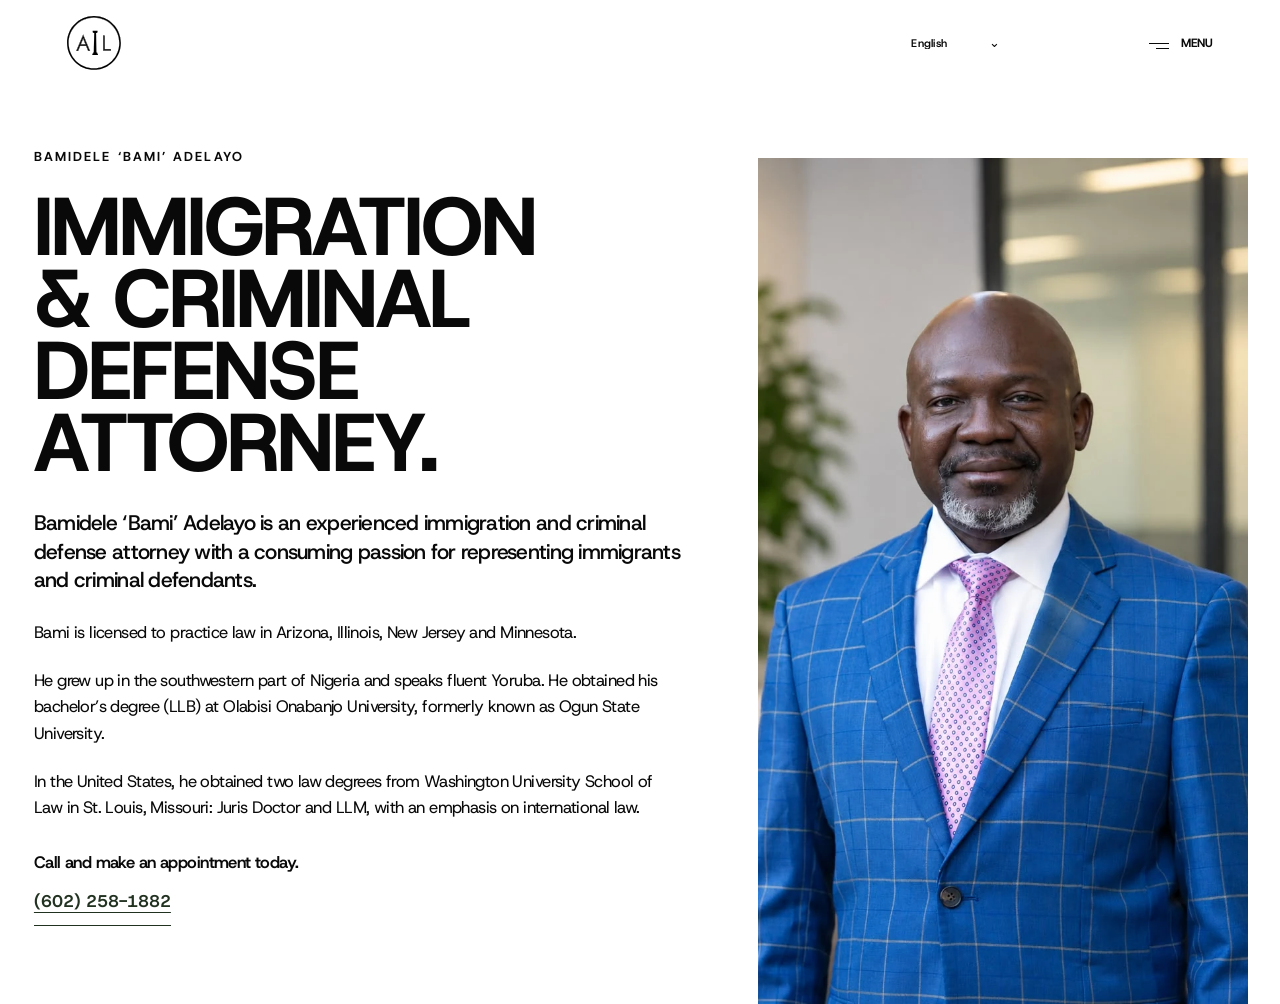
==== commit 4eb1cb09: "Update about.html" ====
--- a/about.html
+++ b/about.html
@@ -15,12 +15,22 @@
   <link href="https://fonts.googleapis.com/css2?family=Host+Grotesk:wght@400;500;600;700;800&display=swap" rel="stylesheet">
   <link rel="stylesheet" href="styles.css">
   <script src="script.js" defer></script>
+  <script src="translations.js" defer></script>
 </head>
 <body class="about-page">
   <div class="site-shell">
     <a class="skip-link" href="#main-content">Skip to content</a>
     <header class="site-header" id="top">
       <a class="wordmark" href="index.html" aria-label="Adelayo Law home"><img class="brand-logo" src="assets/adelayo-mark.svg" alt="Adelayo Law"></a>
+      <label class="language-switcher" aria-label="Choose website language"><select class="site-language" aria-label="Choose language" title="Choose a language; translations are being prepared"><option value="en">English</option><option value="es">Español</option><option value="fr">Français</option><option value="yo">Yorùbá</option><option value="ig">Igbo</option><option value="ha">Hausa</option></select></label>
+      <div class="header-actions" aria-label="Contact Adelayo Law">
+        <a class="header-contact" href="tel:+16022581882" aria-label="Call Adelayo Law at +1 602 258 1882" title="Call Adelayo Law">
+          <svg viewBox="0 0 24 24" aria-hidden="true"><path d="M6.6 3.8 9.2 3c.7-.2 1.4.2 1.6.9l1 3.1c.2.6 0 1.2-.5 1.6l-1.6 1.2a14.5 14.5 0 0 0 5.5 5.5l1.2-1.6c.4-.5 1-.7 1.6-.5l3.1 1c.7.2 1.1.9.9 1.6l-.8 2.6c-.2.7-.9 1.1-1.6 1.1C10.8 19.5 4.5 13.2 5.5 5.4c0-.7.4-1.4 1.1-1.6Z"/></svg>
+        </a>
+        <a class="header-contact" href="mailto:info@adelayolaw.com" aria-label="Email Adelayo Law at info@adelayolaw.com" title="Email Adelayo Law">
+          <svg viewBox="0 0 24 24" aria-hidden="true"><rect x="3" y="5" width="18" height="14" rx="1.5"/><path d="m4 7 8 6 8-6"/></svg>
+        </a>
+      </div>
       <button class="menu-toggle" aria-expanded="false" aria-controls="site-menu" aria-label="Open navigation">
         <span></span><span></span><b>MENU</b>
       </button>
@@ -51,10 +61,11 @@
           </div>
         </div>
         <figure class="attorney-portrait" data-reveal>
-          <img src="assets/adelayo-attorney.webp" width="1365" height="2048" alt="Bamidele ‘Bami’ Adelayo, attorney at Adelayo Law" fetchpriority="high">
+          <img src="assets/adelayo-attorney.webp" width="853" height="1280" alt="Bamidele ‘Bami’ Adelayo, attorney at Adelayo Law" fetchpriority="high">
         </figure>
       </section>
     </main>
   </div>
+
 </body>
 </html>
--- a/styles.css
+++ b/styles.css
@@ -112,7 +112,7 @@
 .hero h1 {
   max-width: 1050px;
   margin: 0;
-  font-size: clamp(64px, 10.3vw, 154px);
+  font-size: clamp(58px, 7.2vw, 112px);
   font-weight: 500;
   line-height: .91;
   letter-spacing: -.085em;
@@ -285,16 +285,46 @@
   display: flex;
   flex-direction: column;
   justify-content: center;
+  align-items: flex-start;
   flex: 1;
-  padding-left: 10vw;
+  min-height: 0;
+  overflow-y: auto;
+  padding: clamp(24px, 4vh, 48px) 0 clamp(24px, 4vh, 48px) 10vw;
+  gap: clamp(8px, 1.25vh, 16px);
 }
 .menu-links a {
-  font-size: clamp(42px, 7vw, 96px);
-  letter-spacing: -.07em;
-  line-height: 1.12;
-  transition: color .2s;
+  transition: color .2s, transform .2s;
 }
 .menu-links a:hover { color: var(--yellow); }
+.menu-links .menu-primary {
+  display: block;
+  font-size: clamp(30px, 3.15vw, 48px);
+  font-weight: 400;
+  letter-spacing: -.065em;
+  line-height: 1.06;
+}
+.menu-practice-group {
+  display: flex;
+  flex-direction: column;
+  align-items: flex-start;
+  gap: 12px;
+  margin: 3px 0 5px;
+}
+.menu-practice-heading { color: var(--yellow); }
+.menu-practice-submenu {
+  display: grid;
+  grid-template-columns: repeat(2, minmax(220px, 1fr));
+  gap: 9px 34px;
+  margin-left: 24px;
+  padding: 0 0 0 18px;
+  border-left: 1px solid rgba(214,179,22,.7);
+}
+.menu-practice-submenu a {
+  font-size: clamp(16px, 1.35vw, 21px);
+  line-height: 1.3;
+  letter-spacing: -.025em;
+  color: rgba(255,255,255,.78);
+}
 
 @media (max-width: 800px) {
   .site-header { height: 72px; padding: 0 6vw; }
@@ -307,7 +337,7 @@
       linear-gradient(0deg, rgba(0,0,0,.5), transparent 55%);
   }
   .hero-content { padding: 120px 7vw 100px; }
-  .hero h1 { font-size: clamp(60px, 13vw, 100px); }
+  .hero h1 { font-size: clamp(52px, 10vw, 78px); }
   .hero-bottom { margin-top: 42px; }
   .brand-stripes { right: 7vw; bottom: 28px; }
   .stripe-reveal { height: 190vh; }
@@ -325,15 +355,18 @@
 @media (max-width: 480px) {
   .wordmark { font-size: 14px; }
   .hero { min-height: 680px; }
-  .hero h1 { font-size: clamp(55px, 14vw, 72px); }
+  .hero h1 { font-size: clamp(44px, 10vw, 60px); }
   .hero-bottom p { font-size: 12px; }
   .intro-content h2 { font-size: 47px; }
   .intro-copy .lead { font-size: 23px; }
   .intro-copy p:not(.lead) { font-size: 13px; }
   .practice-item { padding: 22px 0; }
   .practice-name { font-size: 21px; }
-  .menu-links { padding-left: 0; }
-  .menu-links a { font-size: 46px; }
+  .menu-links { padding: 28px 0; gap: 12px; }
+  .menu-links .menu-primary { font-size: clamp(28px, 8vw, 38px); }
+  .menu-practice-group { gap: 10px; }
+  .menu-practice-submenu { grid-template-columns: 1fr; gap: 8px; margin-left: 12px; padding-left: 14px; }
+  .menu-practice-submenu a { font-size: 16px; }
 }
 
 @media (prefers-reduced-motion: reduce) {
@@ -821,7 +854,7 @@
 }
 .team-grid {
   display: grid;
-  grid-template-columns: repeat(5, minmax(0, 1fr));
+  grid-template-columns: repeat(3, minmax(0, 1fr));
   gap: clamp(12px, 1.55vw, 24px);
 }
 .team-card { min-width: 0; }
@@ -947,6 +980,7 @@
 .team-card:nth-child(3) .team-info h3 { transition-delay: .36s; }
 .team-card:nth-child(4) .team-info h3 { transition-delay: .50s; }
 .team-card:nth-child(5) .team-info h3 { transition-delay: .64s; }
+.team-card:nth-child(6) .team-info h3 { transition-delay: .78s; }
 @media (prefers-reduced-motion: reduce) {
   .team-info h3,
   .team-card.is-visible .team-info h3 {
@@ -1499,3 +1533,245 @@
 @media (prefers-reduced-motion: reduce) {
   .footer-column a, .footer-cta > a, .footer-bottom a { transition: none; }
 }
+
+
+/* Team cards: portraits remain unchanged on hover; the entire card opens its profile. */
+.team-card { display: block; color: inherit; text-decoration: none; cursor: pointer; }
+.team-card .team-portrait { cursor: pointer; }
+.team-portrait::after, .team-role { display: none !important; }
+.team-portrait > img { transform: none !important; filter: grayscale(100%) !important; transition: none; }
+.team-card:hover .team-portrait > img,
+.team-card:focus-visible .team-portrait > img { transform: none !important; filter: grayscale(100%) !important; }
+.team-card:focus-visible { outline: 2px solid var(--yellow); outline-offset: 6px; }
+.team-profile-link { display: inline-flex; gap: 9px; align-items: center; margin-top: 12px; color: var(--red); font-size: 10px; font-weight: 700; letter-spacing: .1em; }
+.team-card:hover .team-profile-link span, .team-card:focus-visible .team-profile-link span { transform: translate(3px,-3px); }
+.team-profile-link span { display: inline-block; transition: transform .2s ease; }
+
+/* Compact direct-contact actions in the primary navigation. */
+.header-actions { display: flex; align-items: center; gap: 10px; margin-left: auto; margin-right: 22px; }
+.header-contact { width: 40px; height: 40px; display: inline-flex; align-items: center; justify-content: center; border: 1px solid #ffffff70; border-radius: 50%; color: #fff; transition: background .2s ease, border-color .2s ease, color .2s ease; }
+.header-contact svg { width: 17px; height: 17px; fill: none; stroke: currentColor; stroke-width: 1.6; stroke-linecap: round; stroke-linejoin: round; }
+.header-contact:hover, .header-contact:focus-visible { background: var(--yellow); border-color: var(--yellow); color: #080a08; }
+.header-contact:focus-visible { outline: 2px solid #fff; outline-offset: 3px; }
+.site-header .menu-toggle { margin-left: 0; }
+
+/* Editorial team profile pages. */
+.profile-page { background: var(--paper); color: var(--ink); }
+.profile-page .site-header { position: absolute; border-bottom-color: #11111124; }
+.profile-page .site-header .brand-logo { filter: brightness(0); }
+.profile-page .site-header .header-contact { color: var(--ink); border-color: #11111155; }
+.profile-page .site-header .header-contact:hover, .profile-page .site-header .header-contact:focus-visible { color: #080a08; border-color: var(--yellow); }
+.profile-page .menu-toggle { color: var(--ink); }
+.profile-page .site-menu { color: #fff; }
+.profile-layout { min-height: min(900px, 100svh); padding: 150px 8vw 90px; display: grid; grid-template-columns: minmax(0, 1fr) minmax(300px, .82fr); align-items: center; gap: clamp(42px, 8vw, 120px); }
+.profile-copy { max-width: 650px; }
+.profile-back { display: inline-block; margin-bottom: 58px; color: var(--red); font-size: 11px; font-weight: 700; letter-spacing: .12em; }
+.profile-kicker { margin: 0 0 20px; color: #6a6a62; font-size: 11px; font-weight: 700; letter-spacing: .14em; }
+.profile-copy h1 { margin: 0; max-width: 700px; font-size: clamp(48px, 6.2vw, 92px); line-height: .96; letter-spacing: -2px; font-weight: 600; }
+.profile-role { margin: 24px 0 30px; color: var(--green); font-size: clamp(18px, 2vw, 25px); font-weight: 600; }
+.profile-bio { max-width: 590px; color: #50504a; font-size: 16px; line-height: 1.8; }
+.profile-bio p { margin: 0 0 17px; }
+.profile-contact { display: inline-flex; gap: 18px; align-items: center; margin-top: 26px; padding-bottom: 10px; border-bottom: 1px solid var(--red); color: var(--red); font-size: 11px; font-weight: 700; letter-spacing: .1em; }
+.profile-portrait { margin: 0; width: 100%; max-width: 540px; justify-self: end; aspect-ratio: 4 / 5; overflow: hidden; background: #d8d7d1; }
+.profile-portrait img { display: block; width: 100%; height: 100%; object-fit: cover; object-position: center 30%; filter: grayscale(100%); }
+.profile-footer { padding: 22px 8vw; display: flex; justify-content: space-between; gap: 20px; border-top: 1px solid #11111124; color: #62625b; font-size: 10px; font-weight: 600; letter-spacing: .1em; }
+.profile-footer a { color: var(--red); }
+@media (max-width: 760px) {
+  .header-actions { gap: 7px; margin-right: 12px; }
+  .header-contact { width: 34px; height: 34px; }
+  .header-contact svg { width: 15px; height: 15px; }
+  .profile-layout { min-height: auto; padding: 125px 6vw 70px; grid-template-columns: 1fr; gap: 42px; }
+  .profile-back { margin-bottom: 38px; }
+  .profile-copy h1 { font-size: clamp(46px, 12vw, 72px); }
+  .profile-portrait { width: min(100%, 520px); justify-self: start; }
+  .profile-footer { padding: 20px 6vw; }
+}
+@media (max-width: 390px) { .header-actions { margin-right: 8px; } .header-contact { width: 30px; height: 30px; } .menu-toggle { gap: 7px; } }
+@media (prefers-reduced-motion: reduce) { .team-profile-link span { transition: none; } }
+
+
+/* Practice-area detail pages */
+.practice-detail { background: var(--paper); color: var(--ink); }
+.detail-hero {
+  position: relative; min-height: 690px; padding: 130px 8.5vw 90px;
+  overflow: hidden; background: var(--green); color: #fff;
+}
+.detail-hero-top { display:flex; justify-content:space-between; align-items:center; gap:20px; padding-bottom:18px; border-bottom:1px solid #ffffff50; font-size:11px; letter-spacing:.12em; }
+.detail-hero-top a { transition:color .2s; }
+.detail-hero-top a:hover { color:var(--yellow); }
+.detail-hero-content { position:relative; z-index:1; max-width:980px; padding-top:100px; }
+.detail-hero h1 { max-width:1000px; margin:0; font-size:clamp(58px,9vw,132px); line-height:.92; font-weight:500; letter-spacing:-.075em; }
+.detail-lead { max-width:720px; margin:35px 0 18px; color:#f2f0e8; font-size:clamp(23px,3vw,38px); line-height:1.15; letter-spacing:-.04em; }
+.detail-intro { max-width:590px; margin:0; color:#d8ded5; font-size:15px; line-height:1.85; }
+.detail-cta { display:inline-flex; align-items:center; gap:24px; margin-top:32px; padding:14px 0; border-bottom:1px solid var(--yellow); color:#fff; font-size:12px; letter-spacing:.1em; }
+.detail-cta span { color:var(--yellow); font-size:18px; }
+.detail-hero-mark { position:absolute; right:7vw; bottom:35px; color:#ffffff12; font-size:clamp(100px,19vw,280px); line-height:.8; letter-spacing:-.12em; font-weight:700; pointer-events:none; }
+.detail-hero-mark span { color:var(--red); }
+.detail-overview { display:grid; grid-template-columns:.7fr 1.3fr; gap:8vw; padding:75px 8.5vw 85px; background:var(--paper); }
+.detail-overview-label { display:flex; flex-direction:column; gap:10px; color:#666b62; font-size:11px; letter-spacing:.12em; }
+.detail-toc { display:grid; grid-template-columns:1fr 1fr; gap:0 32px; border-top:1px solid #bfc2b9; }
+.detail-toc a { display:grid; grid-template-columns:32px 1fr 18px; gap:12px; align-items:center; padding:15px 0; border-bottom:1px solid #bfc2b9; font-size:14px; transition:color .2s; }
+.detail-toc a span { color:var(--red); font-size:10px; }
+.detail-toc a b { font-weight:400; color:var(--green); }
+.detail-toc a:hover { color:var(--red); }
+.detail-content { padding:90px 8.5vw 110px; background:#fff; }
+.detail-content-heading { display:grid; grid-template-columns:.7fr 1.3fr; gap:8vw; align-items:start; padding-bottom:70px; }
+.detail-content-heading p { color:var(--green); font-size:11px; letter-spacing:.12em; }
+.detail-content-heading h2 { margin:0; font-size:clamp(34px,5vw,68px); font-weight:500; line-height:1; letter-spacing:-.065em; }
+.detail-content-heading h2 em { color:var(--red); font-weight:400; }
+.detail-section { display:grid; grid-template-columns:.7fr 1.3fr; gap:8vw; padding:38px 0 42px; border-top:1px solid #d5d6d0; scroll-margin-top:24px; }
+.detail-section-number { color:var(--red); font-size:12px; letter-spacing:.1em; }
+.detail-section-copy { max-width:760px; }
+.detail-section h2 { margin:0 0 14px; font-size:clamp(25px,3vw,38px); font-weight:500; letter-spacing:-.055em; }
+.detail-section p { max-width:680px; margin:0; color:#5e625a; font-size:15px; line-height:1.9; }
+.detail-contact { display:grid; grid-template-columns:1fr 1.2fr .8fr; gap:35px; align-items:center; padding:85px 8.5vw; background:var(--black); color:#fff; }
+.detail-contact > p { color:var(--yellow); font-size:10px; letter-spacing:.12em; }
+.detail-contact h2 { margin:0; font-size:clamp(40px,5vw,72px); font-weight:500; line-height:.95; letter-spacing:-.07em; }
+.detail-contact h2 em { color:var(--yellow); font-weight:400; }
+.detail-contact div { display:flex; flex-direction:column; align-items:flex-start; gap:12px; }
+.detail-contact div span { color:#aeb3aa; font-size:12px; }
+.detail-contact div a { font-size:16px; border-bottom:1px solid #ffffff55; padding-bottom:5px; }
+.detail-contact div a:hover { color:var(--yellow); }
+.practice-item { justify-content:space-between; }
+.practice-arrow { color:var(--yellow); font-size:24px; transition:transform .25s; }
+.practice-item:hover .practice-arrow { transform:translate(4px,-4px); }
+:focus-visible { outline:2px solid var(--yellow); outline-offset:5px; }
+@media (max-width:800px) {
+ .detail-hero { min-height:640px; padding:110px 7vw 75px; }
+ .detail-hero-content { padding-top:85px; }
+ .detail-hero h1 { font-size:clamp(54px,12vw,90px); }
+ .detail-hero-mark { right:6vw; bottom:24px; }
+ .detail-overview,.detail-content-heading,.detail-section,.detail-contact { grid-template-columns:1fr; gap:24px; }
+ .detail-overview { padding:55px 7vw 65px; }
+ .detail-content { padding:65px 7vw 80px; }
+ .detail-content-heading { padding-bottom:45px; }
+ .detail-section { gap:12px; padding:28px 0 32px; }
+ .detail-contact { padding:65px 7vw; }
+ .detail-toc { grid-template-columns:1fr; }
+}
+@media (max-width:480px) {
+ .detail-hero-top { align-items:flex-start; flex-direction:column; }
+ .detail-hero { min-height:690px; }
+ .detail-lead { font-size:25px; }
+ .detail-intro,.detail-section p { font-size:14px; }
+ .practice-name { max-width:85%; }
+}
+@media (prefers-reduced-motion:reduce) {
+ .detail-toc a,.detail-cta,.practice-arrow { transition:none; }
+}
+
+.detail-related { display:flex; justify-content:space-between; align-items:center; gap:24px; padding:26px 8.5vw; background:#e5e6df; color:var(--green); }
+.detail-related p { margin:0; font-size:10px; letter-spacing:.12em; }
+.detail-related a { display:inline-flex; align-items:center; gap:24px; font-size:16px; }
+.detail-related a span { color:var(--red); }
+.detail-related a:hover { color:var(--red); }
+@media(max-width:800px){.detail-related{padding:24px 7vw;align-items:flex-start;flex-direction:column;gap:12px;}}
+
+.detail-disclaimer { margin:0; padding:22px 8.5vw; color:#74786f; background:#f1f0eb; font-size:12px; line-height:1.7; }
+@media(max-width:800px){.detail-disclaimer{padding:20px 7vw;}}
+
+
+/* Practice-area editorial imagery */
+.detail-visual{display:grid;grid-template-columns:minmax(0,1.25fr) minmax(280px,.75fr);gap:clamp(28px,5vw,76px);align-items:center;padding:clamp(34px,6vw,84px) clamp(22px,5.5vw,88px);background:#f2f0e9;color:#101310}
+.detail-visual-image{position:relative;overflow:hidden;min-height:clamp(260px,38vw,520px);background:#223221}
+.detail-visual-image img{display:block;width:100%;height:100%;min-height:inherit;object-fit:cover;aspect-ratio:16/10;filter:saturate(.82);transition:transform .7s cubic-bezier(.2,.7,.2,1)}
+.detail-visual:hover .detail-visual-image img{transform:scale(1.025)}
+.detail-visual-copy{max-width:480px}
+.detail-visual-copy>span{display:block;margin-bottom:22px;color:#9b1717;font-size:11px;font-weight:700;letter-spacing:.13em}
+.detail-visual-copy h2{margin:0 0 20px;font-size:clamp(30px,4vw,54px);line-height:1.04;letter-spacing:-2px;font-weight:500}
+.detail-visual-copy p{max-width:42ch;margin:0;color:#555a54;font-size:16px;line-height:1.7}
+@media(max-width:760px){.detail-visual{grid-template-columns:1fr;gap:24px;padding:32px 20px}.detail-visual-image{min-height:0}.detail-visual-image img{aspect-ratio:4/3;min-height:0}.detail-visual-copy h2{font-size:clamp(30px,8vw,42px)}}
+@media(prefers-reduced-motion:reduce){.detail-visual-image img{transition:none}}
+
+/* Compact multilingual switcher. Translation is handled by Google Translate. */
+.language-switcher { position: relative; display: inline-flex; align-items: center; margin-left: auto; margin-right: 14px; }
+.language-switcher select { appearance: none; -webkit-appearance: none; min-width: 112px; padding: 9px 27px 9px 11px; border: 1px solid #ffffff70; border-radius: 999px; background: transparent; color: inherit; font: 600 11px/1 var(--font); letter-spacing: .02em; cursor: pointer; }
+.language-switcher::after { content: '⌄'; position: absolute; right: 11px; top: 50%; transform: translateY(-55%); pointer-events: none; font-size: 13px; }
+.language-switcher select option { color: #111; background: #fff; }
+.language-switcher select:focus-visible { outline: 2px solid var(--yellow); outline-offset: 3px; }
+.profile-page .language-switcher select { color: var(--ink); border-color: #11111155; }
+.profile-page .language-switcher::after { color: var(--ink); }
+.goog-te-banner-frame.skiptranslate, .goog-te-gadget, .goog-te-balloon-frame { display: none !important; }
+body { top: 0 !important; }
+@media (max-width: 760px) {
+ .language-switcher { margin-right: 8px; }
+ .language-switcher select { min-width: 94px; padding: 8px 23px 8px 9px; font-size: 10px; }
+}
+@media (max-width: 390px) {
+ .language-switcher { margin-right: 5px; }
+ .language-switcher select { min-width: 82px; padding-left: 7px; }
+}
+.site-header .header-actions { margin-left: 0; }
+
+
+/* Navigation hierarchy: clear primary links and compact practice-area links */
+@media (max-height: 760px) and (min-width: 801px) {
+  .menu-links { padding-top: 14px; padding-bottom: 14px; gap: 7px; }
+  .menu-links .menu-primary { font-size: clamp(27px, 2.7vw, 40px); }
+  .menu-practice-group { gap: 8px; }
+  .menu-practice-submenu { gap: 6px 26px; }
+  .menu-practice-submenu a { font-size: 17px; }
+}
+@media (max-width: 800px) {
+  .menu-links { align-items: flex-start; }
+}
+
+/* Manual language coverage notice */
+.language-coverage-note {
+  position: relative;
+  z-index: 20;
+  margin: 0;
+  padding: 9px 22px;
+  background: #d6b316;
+  color: #172719;
+  font: 500 12px/1.45 var(--font);
+  text-align: center;
+}
+.language-coverage-note[hidden] { display: none; }
+
+/* Bamidele Adelayo — expanded editorial profile */
+.bami-profile { background: var(--paper); color: var(--ink); }
+.bami-hero { min-height: min(860px, 100svh); }
+.bami-languages { margin: -12px 0 24px; color: #66665e; font-size: 14px; letter-spacing: .01em; }
+.bami-intro { max-width: 500px; color: #55564f; font-size: clamp(18px, 2vw, 23px); line-height: 1.5; }
+.bami-content { padding: 40px 8vw 110px; }
+.bami-section { display: grid; grid-template-columns: minmax(150px, .34fr) minmax(0, 1fr); gap: clamp(35px, 8vw, 125px); padding: 62px 0; border-top: 1px solid #1719142b; }
+.bami-section-label { display: flex; gap: 16px; align-items: baseline; color: #73736a; font-size: 10px; font-weight: 700; letter-spacing: .14em; }
+.bami-section-label span:first-child { color: var(--red); }
+.bami-section-body { max-width: 790px; color: #4f5049; font-size: 16px; line-height: 1.85; }
+.bami-section-body h2, .bami-cta h2 { margin: 0 0 26px; color: var(--ink); font-size: clamp(34px, 4.4vw, 58px); line-height: 1.04; letter-spacing: -2px; font-weight: 500; }
+.bami-section-body p { margin: 0 0 20px; }
+.bami-section-body strong { color: var(--ink); font-weight: 650; }
+.bami-practice { padding: 25px 0 27px; border-top: 1px solid #17191420; }
+.bami-practice h3 { margin: 0 0 12px; color: var(--green); font-size: 23px; letter-spacing: -.6px; }
+.bami-practice p { margin: 0; }
+.bami-two-col { display: grid; grid-template-columns: 1fr 1fr; gap: clamp(30px, 5vw, 75px); }
+.bami-section-body ul { margin: 0; padding-left: 20px; }
+.bami-section-body li { margin: 0 0 12px; padding-left: 5px; }
+.bami-admissions { columns: 2; column-gap: 55px; }
+.bami-cta { padding: 85px 8vw 100px; background: var(--green); color: #fff; }
+.bami-cta .profile-kicker { color: #ffffffa8; }
+.bami-cta h2 { max-width: 780px; color: #fff; }
+.bami-cta > p:not(.profile-kicker) { max-width: 650px; color: #ffffffc9; font-size: 18px; line-height: 1.7; }
+.bami-cta > a { display: inline-flex; gap: 22px; align-items: center; margin-top: 20px; padding-bottom: 10px; border-bottom: 1px solid var(--yellow); color: #fff; font-weight: 600; }
+@media (max-width: 760px) {
+  .bami-content { padding: 15px 6vw 70px; }
+  .bami-section { grid-template-columns: 1fr; gap: 20px; padding: 42px 0; }
+  .bami-section-body { font-size: 15px; }
+  .bami-two-col { grid-template-columns: 1fr; gap: 35px; }
+  .bami-admissions { columns: 1; }
+  .bami-cta { padding: 65px 6vw 75px; }
+}
+
+
+/* Lizbeth Meza — expanded team profile */
+.lizbeth-profile .profile-portrait img { object-position: center 24%; }
+.lizbeth-profile .bami-section-body ul { margin: 4px 0 22px; }
+.lizbeth-language-pair { display:flex; flex-wrap:wrap; gap:12px; margin-top:28px !important; }
+.lizbeth-language-pair span { display:inline-flex; align-items:center; padding:10px 15px; border:1px solid #22322155; color:var(--green); font-size:11px; font-weight:700; letter-spacing:.12em; }
+.lizbeth-cta { background:var(--green); }
+@media (max-width:760px) { .lizbeth-language-pair { gap:8px; } }
+
+/* Patricia Perez Tafolla profile refinements */
+.profile-bio .profile-language-note { margin: -10px 0 26px; color: var(--red); font-size: 14px; font-weight: 500; }
+.profile-bio h2 { margin: 0 0 18px; color: var(--ink); font-size: clamp(24px, 2.6vw, 34px); line-height: 1.12; letter-spacing: -1px; font-weight: 600; }
